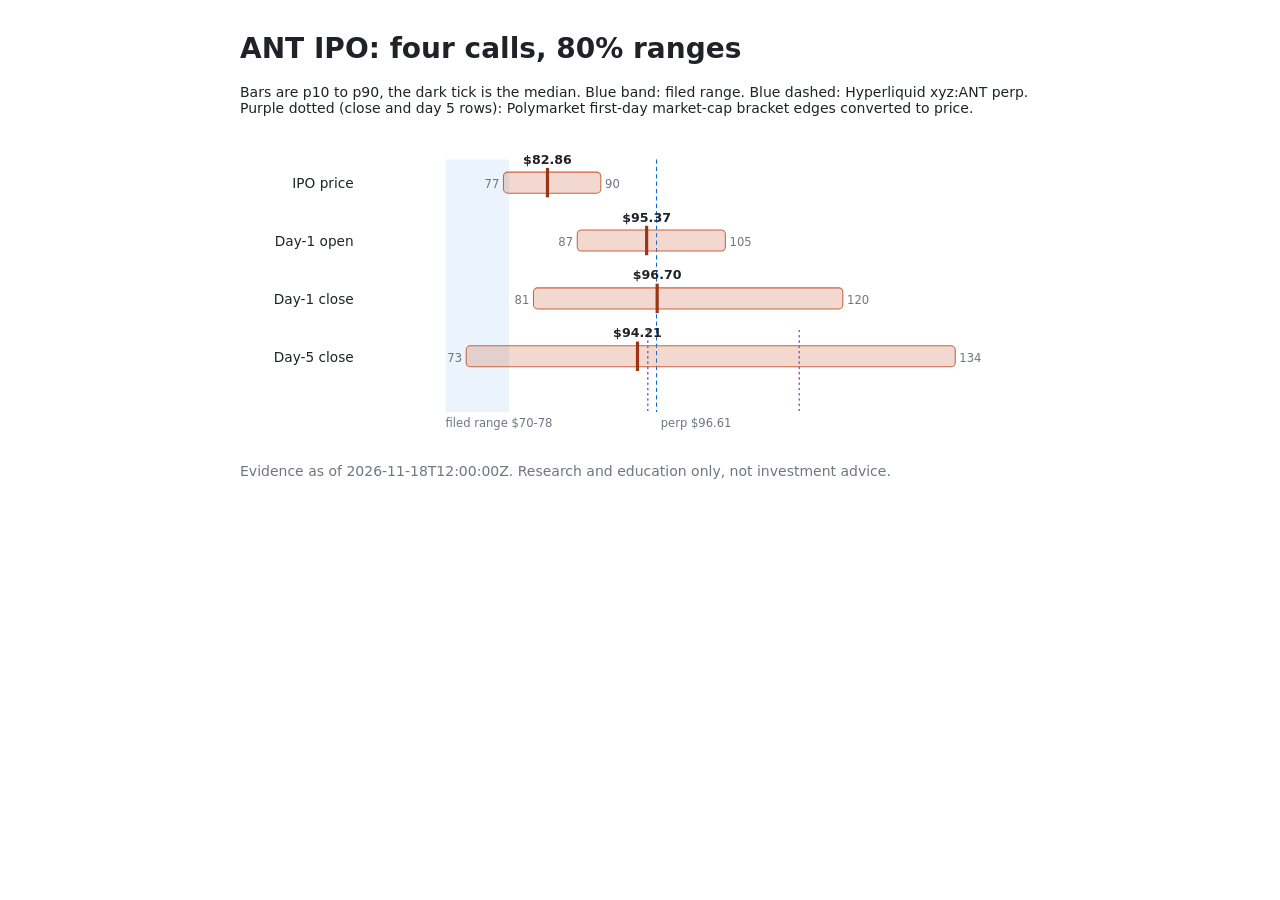
==== submissions/poulami95/report.html @ 72dc2eb8 "Entry: poulami95/market-triangulation Co-Authored-By: Claude Opus 5.5 <noreply@anthropic.com> Claude" ====
<!doctype html><meta charset="utf-8"><title>ANT IPO forecast</title>
<style>body{font:14px system-ui,sans-serif;max-width:800px;margin:32px auto;padding:0 16px;color:#1f2328}
.l{font-size:13px;fill:#1f2328}.v{font-size:12px;font-weight:600;fill:#1f2328}.s{font-size:11px;fill:#6e7781}
.band{fill:#c96442;fill-opacity:.25;stroke:#c96442}.med{stroke:#9a3412;stroke-width:3}
.rng{fill:#0969da;fill-opacity:.08}.perp{stroke:#0969da;stroke-dasharray:4 3}.pm{stroke:#8250df;stroke-dasharray:2 3}</style>
<h1>ANT IPO: four calls, 80% ranges</h1>
<p>Bars are p10 to p90, the dark tick is the median. Blue band: filed range. Blue dashed: Hyperliquid xyz:ANT perp.
Purple dotted (close and day 5 rows): Polymarket first-day market-cap bracket edges converted to price.</p><svg viewBox="0 0 760 300" role="img" aria-label="ANT forecast ranges"><rect x="195.3" y="28" width="60.2" height="240" class="rng"/><text x="195.3" y="282" class="s">filed range $70-78</text><line x1="395.7" x2="395.7" y1="28" y2="268" class="perp"/><text x="399.7" y="282" class="s">perp $96.61</text><line x1="387.4" x2="387.4" y1="190" y2="268" class="pm"/><line x1="387.4" x2="387.4" y1="190" y2="268" class="pm"/><line x1="531.3" x2="531.3" y1="190" y2="268" class="pm"/><line x1="531.3" x2="531.3" y1="190" y2="268" class="pm"/><text x="108" y="55" text-anchor="end" class="l">IPO price</text><rect x="250.3" y="40" width="92.5" height="20" rx="4" class="band"/><line x1="292.1" x2="292.1" y1="36" y2="64" class="med"/><text x="292.1" y="32" text-anchor="middle" class="v">$82.86</text><text x="246.3" y="55" text-anchor="end" class="s">77</text><text x="346.8" y="55" class="s">90</text><text x="108" y="110" text-anchor="end" class="l">Day-1 open</text><rect x="320.4" y="95" width="140.7" height="20" rx="4" class="band"/><line x1="386.3" x2="386.3" y1="91" y2="119" class="med"/><text x="386.3" y="87" text-anchor="middle" class="v">$95.37</text><text x="316.4" y="110" text-anchor="end" class="s">87</text><text x="465.1" y="110" class="s">105</text><text x="108" y="165" text-anchor="end" class="l">Day-1 close</text><rect x="278.8" y="150" width="293.9" height="20" rx="4" class="band"/><line x1="396.3" x2="396.3" y1="146" y2="174" class="med"/><text x="396.3" y="142" text-anchor="middle" class="v">$96.70</text><text x="274.8" y="165" text-anchor="end" class="s">81</text><text x="576.7" y="165" class="s">120</text><text x="108" y="220" text-anchor="end" class="l">Day-5 close</text><rect x="214.9" y="205" width="464.6" height="20" rx="4" class="band"/><line x1="377.6" x2="377.6" y1="201" y2="229" class="med"/><text x="377.6" y="197" text-anchor="middle" class="v">$94.21</text><text x="210.9" y="220" text-anchor="end" class="s">73</text><text x="683.4" y="220" class="s">134</text></svg>
<p style="color:#6e7781">Evidence as of 2026-11-18T12:00:00Z. Research and education only, not investment advice.</p>
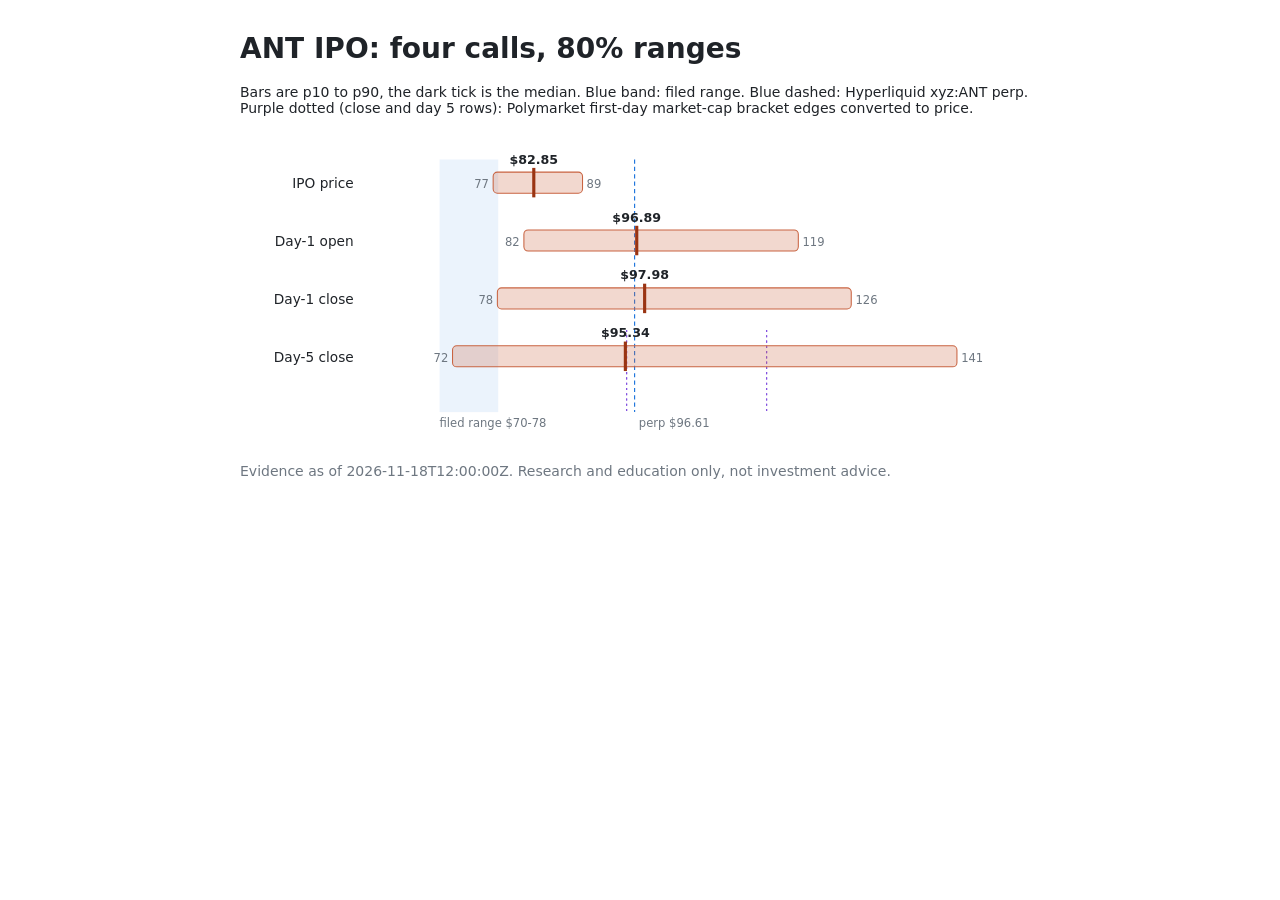
==== commit 37b15f8d: "Add first-trade shock to day-1 open; add tests Averaging the perp and comps legs cancelled their noi" ====
--- a/submissions/poulami95/report.html
+++ b/submissions/poulami95/report.html
@@ -5,5 +5,5 @@
 .rng{fill:#0969da;fill-opacity:.08}.perp{stroke:#0969da;stroke-dasharray:4 3}.pm{stroke:#8250df;stroke-dasharray:2 3}</style>
 <h1>ANT IPO: four calls, 80% ranges</h1>
 <p>Bars are p10 to p90, the dark tick is the median. Blue band: filed range. Blue dashed: Hyperliquid xyz:ANT perp.
-Purple dotted (close and day 5 rows): Polymarket first-day market-cap bracket edges converted to price.</p><svg viewBox="0 0 760 300" role="img" aria-label="ANT forecast ranges"><rect x="195.3" y="28" width="60.2" height="240" class="rng"/><text x="195.3" y="282" class="s">filed range $70-78</text><line x1="395.7" x2="395.7" y1="28" y2="268" class="perp"/><text x="399.7" y="282" class="s">perp $96.61</text><line x1="387.4" x2="387.4" y1="190" y2="268" class="pm"/><line x1="387.4" x2="387.4" y1="190" y2="268" class="pm"/><line x1="531.3" x2="531.3" y1="190" y2="268" class="pm"/><line x1="531.3" x2="531.3" y1="190" y2="268" class="pm"/><text x="108" y="55" text-anchor="end" class="l">IPO price</text><rect x="250.3" y="40" width="92.5" height="20" rx="4" class="band"/><line x1="292.1" x2="292.1" y1="36" y2="64" class="med"/><text x="292.1" y="32" text-anchor="middle" class="v">$82.86</text><text x="246.3" y="55" text-anchor="end" class="s">77</text><text x="346.8" y="55" class="s">90</text><text x="108" y="110" text-anchor="end" class="l">Day-1 open</text><rect x="320.4" y="95" width="140.7" height="20" rx="4" class="band"/><line x1="386.3" x2="386.3" y1="91" y2="119" class="med"/><text x="386.3" y="87" text-anchor="middle" class="v">$95.37</text><text x="316.4" y="110" text-anchor="end" class="s">87</text><text x="465.1" y="110" class="s">105</text><text x="108" y="165" text-anchor="end" class="l">Day-1 close</text><rect x="278.8" y="150" width="293.9" height="20" rx="4" class="band"/><line x1="396.3" x2="396.3" y1="146" y2="174" class="med"/><text x="396.3" y="142" text-anchor="middle" class="v">$96.70</text><text x="274.8" y="165" text-anchor="end" class="s">81</text><text x="576.7" y="165" class="s">120</text><text x="108" y="220" text-anchor="end" class="l">Day-5 close</text><rect x="214.9" y="205" width="464.6" height="20" rx="4" class="band"/><line x1="377.6" x2="377.6" y1="201" y2="229" class="med"/><text x="377.6" y="197" text-anchor="middle" class="v">$94.21</text><text x="210.9" y="220" text-anchor="end" class="s">73</text><text x="683.4" y="220" class="s">134</text></svg>
+Purple dotted (close and day 5 rows): Polymarket first-day market-cap bracket edges converted to price.</p><svg viewBox="0 0 760 300" role="img" aria-label="ANT forecast ranges"><rect x="189.6" y="28" width="55.7" height="240" class="rng"/><text x="189.6" y="282" class="s">filed range $70-78</text><line x1="374.9" x2="374.9" y1="28" y2="268" class="perp"/><text x="378.9" y="282" class="s">perp $96.61</text><line x1="367.3" x2="367.3" y1="190" y2="268" class="pm"/><line x1="367.3" x2="367.3" y1="190" y2="268" class="pm"/><line x1="500.3" x2="500.3" y1="190" y2="268" class="pm"/><line x1="500.3" x2="500.3" y1="190" y2="268" class="pm"/><text x="108" y="55" text-anchor="end" class="l">IPO price</text><rect x="240.5" y="40" width="84.9" height="20" rx="4" class="band"/><line x1="279.1" x2="279.1" y1="36" y2="64" class="med"/><text x="279.1" y="32" text-anchor="middle" class="v">$82.85</text><text x="236.5" y="55" text-anchor="end" class="s">77</text><text x="329.3" y="55" class="s">89</text><text x="108" y="110" text-anchor="end" class="l">Day-1 open</text><rect x="269.7" y="95" width="260.7" height="20" rx="4" class="band"/><line x1="376.9" x2="376.9" y1="91" y2="119" class="med"/><text x="376.9" y="87" text-anchor="middle" class="v">$96.89</text><text x="265.7" y="110" text-anchor="end" class="s">82</text><text x="534.4" y="110" class="s">119</text><text x="108" y="165" text-anchor="end" class="l">Day-1 close</text><rect x="244.5" y="150" width="336.2" height="20" rx="4" class="band"/><line x1="384.4" x2="384.4" y1="146" y2="174" class="med"/><text x="384.4" y="142" text-anchor="middle" class="v">$97.98</text><text x="240.5" y="165" text-anchor="end" class="s">78</text><text x="584.7" y="165" class="s">126</text><text x="108" y="220" text-anchor="end" class="l">Day-5 close</text><rect x="201.9" y="205" width="479.2" height="20" rx="4" class="band"/><line x1="366.1" x2="366.1" y1="201" y2="229" class="med"/><text x="366.1" y="197" text-anchor="middle" class="v">$95.34</text><text x="197.9" y="220" text-anchor="end" class="s">72</text><text x="685.1" y="220" class="s">141</text></svg>
 <p style="color:#6e7781">Evidence as of 2026-11-18T12:00:00Z. Research and education only, not investment advice.</p>
